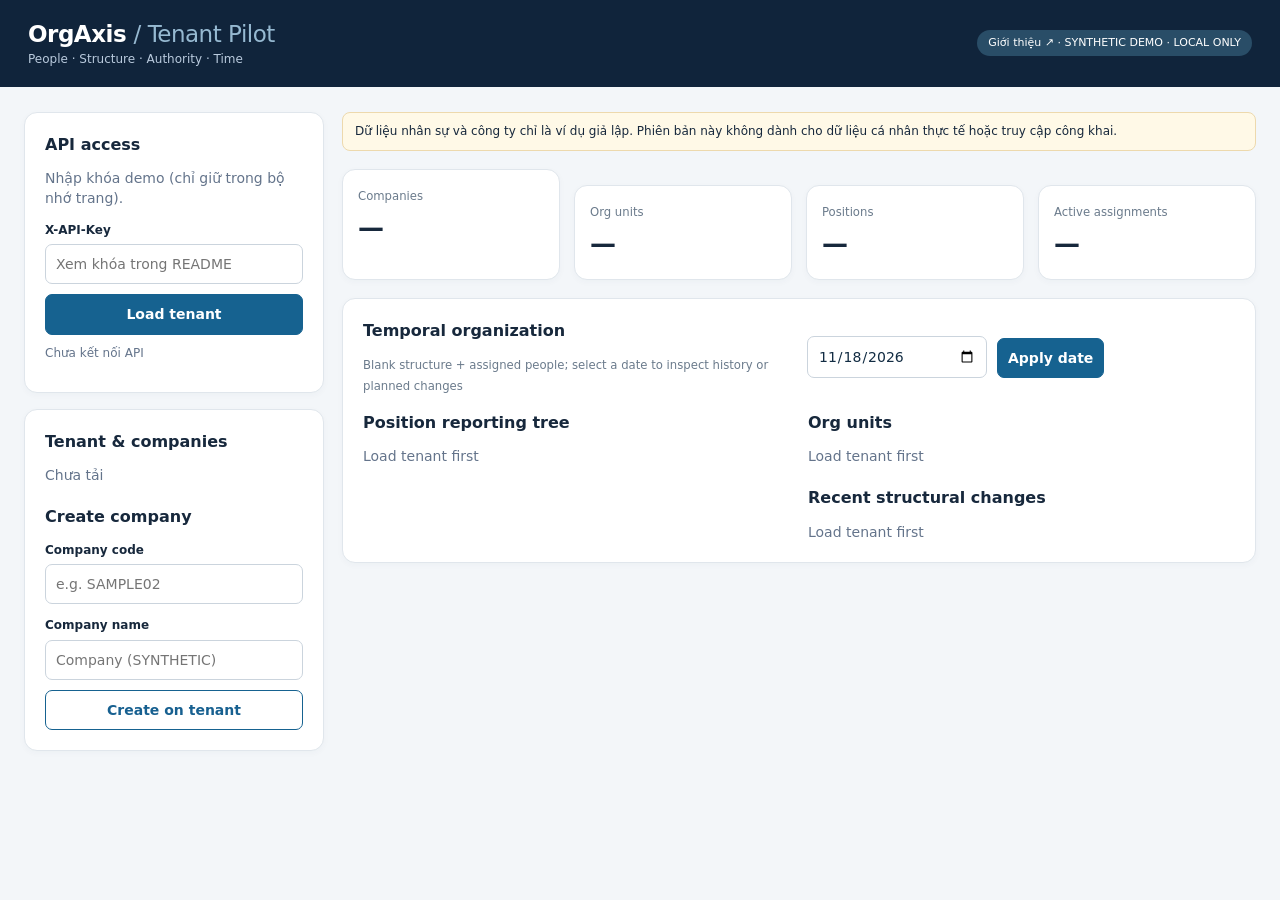
==== go/assets/index.html @ 63f20033 "feat(orgaxis): Go SQLite Windows pilot and HR sales hero" ====
<!doctype html>
<html lang="vi"><head><meta charset="utf-8"><meta name="viewport" content="width=device-width,initial-scale=1"><title>OrgAxis · Tenant Pilot</title>
<style>
:root{font:14px/1.45 system-ui,-apple-system,'Segoe UI',sans-serif;background:#f3f6f9;color:#17283c}*{box-sizing:border-box}body{margin:0}header{background:#10243b;color:#fff;padding:18px 28px;display:flex;align-items:center;justify-content:space-between;gap:20px}h1{font-size:23px;letter-spacing:-.5px;margin:0}h2{font-size:16px;margin:0 0 12px}small{color:#6b7b8c}.subtitle{color:#b9cadd;font-size:12px}.pill{background:#294d67;border-radius:20px;padding:5px 11px;font-size:11px}main{max-width:1380px;margin:25px auto;padding:0 24px;display:grid;grid-template-columns:300px 1fr;gap:18px}.card{background:white;border:1px solid #e0e6ec;border-radius:13px;padding:20px;box-shadow:0 2px 7px #1b395608}.card + .card{margin-top:16px}input,button{font:inherit;border:1px solid #cbd4dd;border-radius:7px;padding:9px 10px;width:100%;background:white;color:#122c43}button{cursor:pointer;background:#166290;color:white;border-color:#166290;font-weight:600}button:hover{background:#104c70}button.secondary{background:white;color:#176090}.row{display:flex;gap:10px;align-items:center}.row>*{flex:1}.muted{color:#64748b}.label{font-size:12px;font-weight:600;display:block;margin:13px 0 5px}.kpis{display:grid;grid-template-columns:repeat(4,minmax(0,1fr));gap:14px;margin-bottom:18px}.kpi strong{font-size:26px;display:block;margin-top:5px}.kpi{padding:15px}.section{display:flex;justify-content:space-between;gap:16px;align-items:center;margin-bottom:16px}.section>div{flex:1}.section input{width:180px}.org{display:grid;grid-template-columns:1fr 1fr;gap:18px}.node{list-style:none;margin:7px 0;padding:7px 10px;background:#f4f8fc;border-left:3px solid #79a1bd;border-radius:3px 7px 7px 3px}.node .name{font-size:12px;font-weight:650}.node small{display:block;font-size:11px}ul.tree{padding-left:17px;margin:5px 0;list-style:none}.tree>li{padding-left:0}.error{color:#a42b2b}.status{font-size:12px;margin:10px 0}.company{background:#f4f8fc;border:1px solid #dfebf2;padding:12px;border-radius:8px;margin:8px 0}.company b{display:block}.meta{font-size:11px;color:#678}.toolbar{display:flex;gap:10px;align-items:end}.toolbar button{width:auto}.notice{background:#fff9e7;border:1px solid #edd9ad;padding:10px 12px;border-radius:8px;font-size:12px;margin-bottom:18px}@media(max-width:1000px){main{grid-template-columns:1fr}.org{grid-template-columns:1fr}}@media(max-width:650px){header{padding:16px;display:block}main{padding:0 12px}.kpis{grid-template-columns:repeat(2,1fr)}.toolbar{display:block}.toolbar input,.toolbar button{width:100%;margin:5px 0}}</style></head>
<body><header><div><h1><a href="/" style="color:inherit;text-decoration:none">OrgAxis</a> <span style="font-weight:400;color:#96b9d1">/ Tenant Pilot</span></h1><div class="subtitle">People · Structure · Authority · Time</div></div><div class="pill"><a href="/" style="color:#fff;text-decoration:none">Giới thiệu ↗</a> · SYNTHETIC DEMO · LOCAL ONLY</div></header>
<main><aside><section class="card"><h2>API access</h2><div class="muted">Nhập khóa demo (chỉ giữ trong bộ nhớ trang).</div><label class="label">X-API-Key</label><input id="key" type="password" autocomplete="off" placeholder="Xem khóa trong README"><button style="margin-top:10px" onclick="refresh()">Load tenant</button><div id="status" class="status muted">Chưa kết nối API</div></section><section class="card"><h2>Tenant & companies</h2><div id="tenant" class="muted">Chưa tải</div><div id="companies"></div><h2 style="margin-top:20px">Create company</h2><label class="label">Company code</label><input id="companyCode" placeholder="e.g. SAMPLE02"><label class="label">Company name</label><input id="companyName" placeholder="Company (SYNTHETIC)"><button class="secondary" style="margin-top:10px" onclick="createCompany()">Create on tenant</button></section></aside>
<div><div class="notice">Dữ liệu nhân sự và công ty chỉ là ví dụ giả lập. Phiên bản này không dành cho dữ liệu cá nhân thực tế hoặc truy cập công khai.</div>
<div class="kpis"><section class="card kpi"><small>Companies</small><strong id="nCompanies">—</strong></section><section class="card kpi"><small>Org units</small><strong id="nUnits">—</strong></section><section class="card kpi"><small>Positions</small><strong id="nPositions">—</strong></section><section class="card kpi"><small>Active assignments</small><strong id="nPeople">—</strong></section></div>
<section class="card"><div class="section"><div><h2>Temporal organization</h2><small>Blank structure + assigned people; select a date to inspect history or planned changes</small></div><div class="toolbar"><input id="asof" type="date" value="2026-11-18" aria-label="As-of date"><button onclick="loadOrg()">Apply date</button></div></div><div class="org"><div><h2>Position reporting tree</h2><div id="tree" class="muted">Load tenant first</div></div><div><h2>Org units</h2><div id="units" class="muted">Load tenant first</div><h2 style="margin-top:20px">Recent structural changes</h2><div id="changes" class="muted">Load tenant first</div></div></div></section></div></main>
<script>
let apiKey='';const byId=id=>document.getElementById(id);
async function req(path,opts={}){const r=await fetch(path,{...opts,headers:{'X-API-Key':apiKey,'Content-Type':'application/json',...(opts.headers||{})}});const data=await r.json();if(!r.ok)throw Error(`${r.status}: ${data.detail||'Request failed'}`);return data;}
function esc(v){return String(v??'').replace(/[&<>"']/g,c=>({'&':'&amp;','<':'&lt;','>':'&gt;','"':'&quot;',"'":'&#39;'}[c]));}
async function refresh(){apiKey=byId('key').value.trim();byId('status').textContent='Connecting…';try{const [t,c]=await Promise.all([req('/v1/tenant'),req('/v1/companies')]);byId('tenant').innerHTML=`<b>${esc(t.name)}</b><small style="display:block">${esc(t.id)} · ${esc(t.isolation)}</small>`;byId('companies').innerHTML=c.items.map(x=>`<div class="company"><b>${esc(x.name)}</b><span class="meta">${esc(x.code)} · ${esc(x.jurisdiction)}</span></div>`).join('');byId('nCompanies').textContent=c.items.length;byId('status').textContent='Connected — demo tenant';byId('status').className='status';await loadOrg();}catch(e){byId('status').textContent=e.message;byId('status').className='status error';}}
async function createCompany(){try{const code=byId('companyCode').value.trim(),name=byId('companyName').value.trim();if(!code||!name)throw Error('Enter company code and name');await req('/v1/companies',{method:'POST',body:JSON.stringify({code,name,jurisdiction:'VN'})});byId('companyCode').value='';byId('companyName').value='';await refresh();}catch(e){byId('status').textContent=e.message;byId('status').className='status error';}}
async function loadOrg(){if(!apiKey)return;const date=byId('asof').value;try{const [b,o,ch]=await Promise.all([req('/v1/org/blank?as_of='+encodeURIComponent(date)),req('/v1/org/occupied?as_of='+encodeURIComponent(date)+'&limit=1000'),req('/v1/org/changes')]);byId('nUnits').textContent=b.unit_count;byId('nPositions').textContent=b.position_count;byId('nPeople').textContent=o.total;const staffByPos={};for(const a of o.assignments){(staffByPos[a.position_code]??=[]).push(a.display_name)}const posById=Object.fromEntries(b.positions.map(p=>[p.id,p]));const children={};for(const p of b.positions){(children[p.supervisor_position_id||'root']??=[]).push(p);}function render(parent,depth=0){if(depth>20)return '<small>Maximum depth</small>';return '<ul class="tree">'+(children[parent]||[]).map(p=>`<li class="node"><span class="name">${esc(p.title)}</span><small>${esc(p.code)} · ${esc((staffByPos[p.code]||[]).length)} holder(s)${(staffByPos[p.code]||[]).length===0?' · VACANT':''}</small>${render(p.id,depth+1)}</li>`).join('')+'</ul>';}byId('tree').innerHTML=render('root');byId('units').innerHTML=b.units.map(u=>`<div class="company"><b>${esc(u.name)}</b><span class="meta">${esc(u.code)} · ${esc(u.unit_type)}</span></div>`).join('');byId('changes').innerHTML=ch.map(c=>`<div class="company"><b>${esc(c.title)}</b><span class="meta">${esc(c.effective_date)} · ${esc(c.status)}</span></div>`).join('');}catch(e){byId('tree').textContent=e.message;}}
</script></body></html>
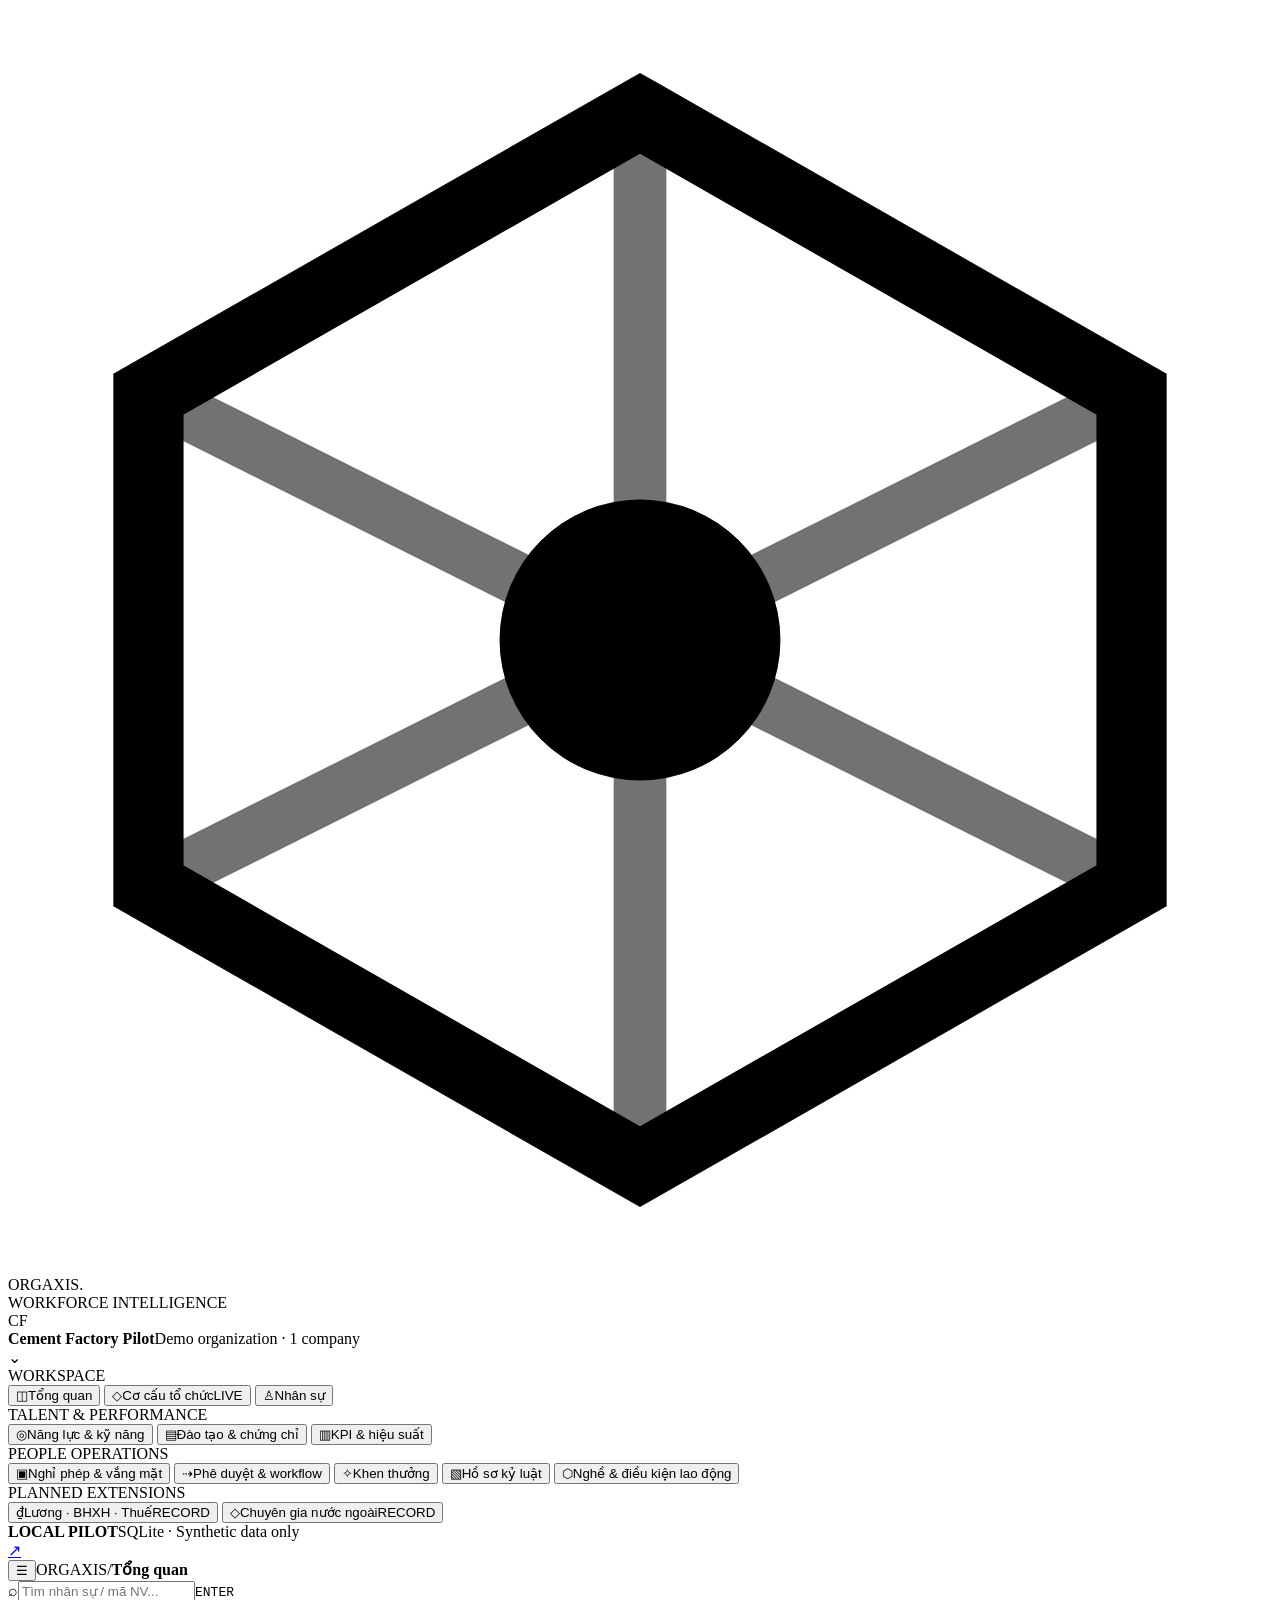
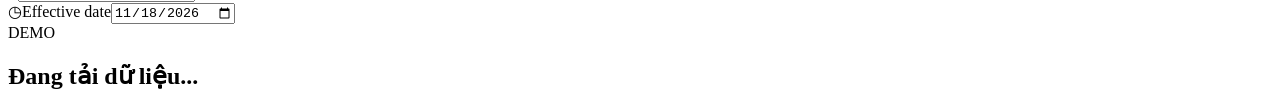
==== commit 986377a2: "Build workforce workspace: temporal org chart, 1k synthetic staff, HR modules, Win10 Go/SQLite" ====
--- a/go/assets/index.html
+++ b/go/assets/index.html
@@ -1,17 +1,44 @@
-<!doctype html>
-<html lang="vi"><head><meta charset="utf-8"><meta name="viewport" content="width=device-width,initial-scale=1"><title>OrgAxis · Tenant Pilot</title>
-<style>
-:root{font:14px/1.45 system-ui,-apple-system,'Segoe UI',sans-serif;background:#f3f6f9;color:#17283c}*{box-sizing:border-box}body{margin:0}header{background:#10243b;color:#fff;padding:18px 28px;display:flex;align-items:center;justify-content:space-between;gap:20px}h1{font-size:23px;letter-spacing:-.5px;margin:0}h2{font-size:16px;margin:0 0 12px}small{color:#6b7b8c}.subtitle{color:#b9cadd;font-size:12px}.pill{background:#294d67;border-radius:20px;padding:5px 11px;font-size:11px}main{max-width:1380px;margin:25px auto;padding:0 24px;display:grid;grid-template-columns:300px 1fr;gap:18px}.card{background:white;border:1px solid #e0e6ec;border-radius:13px;padding:20px;box-shadow:0 2px 7px #1b395608}.card + .card{margin-top:16px}input,button{font:inherit;border:1px solid #cbd4dd;border-radius:7px;padding:9px 10px;width:100%;background:white;color:#122c43}button{cursor:pointer;background:#166290;color:white;border-color:#166290;font-weight:600}button:hover{background:#104c70}button.secondary{background:white;color:#176090}.row{display:flex;gap:10px;align-items:center}.row>*{flex:1}.muted{color:#64748b}.label{font-size:12px;font-weight:600;display:block;margin:13px 0 5px}.kpis{display:grid;grid-template-columns:repeat(4,minmax(0,1fr));gap:14px;margin-bottom:18px}.kpi strong{font-size:26px;display:block;margin-top:5px}.kpi{padding:15px}.section{display:flex;justify-content:space-between;gap:16px;align-items:center;margin-bottom:16px}.section>div{flex:1}.section input{width:180px}.org{display:grid;grid-template-columns:1fr 1fr;gap:18px}.node{list-style:none;margin:7px 0;padding:7px 10px;background:#f4f8fc;border-left:3px solid #79a1bd;border-radius:3px 7px 7px 3px}.node .name{font-size:12px;font-weight:650}.node small{display:block;font-size:11px}ul.tree{padding-left:17px;margin:5px 0;list-style:none}.tree>li{padding-left:0}.error{color:#a42b2b}.status{font-size:12px;margin:10px 0}.company{background:#f4f8fc;border:1px solid #dfebf2;padding:12px;border-radius:8px;margin:8px 0}.company b{display:block}.meta{font-size:11px;color:#678}.toolbar{display:flex;gap:10px;align-items:end}.toolbar button{width:auto}.notice{background:#fff9e7;border:1px solid #edd9ad;padding:10px 12px;border-radius:8px;font-size:12px;margin-bottom:18px}@media(max-width:1000px){main{grid-template-columns:1fr}.org{grid-template-columns:1fr}}@media(max-width:650px){header{padding:16px;display:block}main{padding:0 12px}.kpis{grid-template-columns:repeat(2,1fr)}.toolbar{display:block}.toolbar input,.toolbar button{width:100%;margin:5px 0}}</style></head>
-<body><header><div><h1><a href="/" style="color:inherit;text-decoration:none">OrgAxis</a> <span style="font-weight:400;color:#96b9d1">/ Tenant Pilot</span></h1><div class="subtitle">People · Structure · Authority · Time</div></div><div class="pill"><a href="/" style="color:#fff;text-decoration:none">Giới thiệu ↗</a> · SYNTHETIC DEMO · LOCAL ONLY</div></header>
-<main><aside><section class="card"><h2>API access</h2><div class="muted">Nhập khóa demo (chỉ giữ trong bộ nhớ trang).</div><label class="label">X-API-Key</label><input id="key" type="password" autocomplete="off" placeholder="Xem khóa trong README"><button style="margin-top:10px" onclick="refresh()">Load tenant</button><div id="status" class="status muted">Chưa kết nối API</div></section><section class="card"><h2>Tenant & companies</h2><div id="tenant" class="muted">Chưa tải</div><div id="companies"></div><h2 style="margin-top:20px">Create company</h2><label class="label">Company code</label><input id="companyCode" placeholder="e.g. SAMPLE02"><label class="label">Company name</label><input id="companyName" placeholder="Company (SYNTHETIC)"><button class="secondary" style="margin-top:10px" onclick="createCompany()">Create on tenant</button></section></aside>
-<div><div class="notice">Dữ liệu nhân sự và công ty chỉ là ví dụ giả lập. Phiên bản này không dành cho dữ liệu cá nhân thực tế hoặc truy cập công khai.</div>
-<div class="kpis"><section class="card kpi"><small>Companies</small><strong id="nCompanies">—</strong></section><section class="card kpi"><small>Org units</small><strong id="nUnits">—</strong></section><section class="card kpi"><small>Positions</small><strong id="nPositions">—</strong></section><section class="card kpi"><small>Active assignments</small><strong id="nPeople">—</strong></section></div>
-<section class="card"><div class="section"><div><h2>Temporal organization</h2><small>Blank structure + assigned people; select a date to inspect history or planned changes</small></div><div class="toolbar"><input id="asof" type="date" value="2026-11-18" aria-label="As-of date"><button onclick="loadOrg()">Apply date</button></div></div><div class="org"><div><h2>Position reporting tree</h2><div id="tree" class="muted">Load tenant first</div></div><div><h2>Org units</h2><div id="units" class="muted">Load tenant first</div><h2 style="margin-top:20px">Recent structural changes</h2><div id="changes" class="muted">Load tenant first</div></div></div></section></div></main>
-<script>
-let apiKey='';const byId=id=>document.getElementById(id);
-async function req(path,opts={}){const r=await fetch(path,{...opts,headers:{'X-API-Key':apiKey,'Content-Type':'application/json',...(opts.headers||{})}});const data=await r.json();if(!r.ok)throw Error(`${r.status}: ${data.detail||'Request failed'}`);return data;}
-function esc(v){return String(v??'').replace(/[&<>"']/g,c=>({'&':'&amp;','<':'&lt;','>':'&gt;','"':'&quot;',"'":'&#39;'}[c]));}
-async function refresh(){apiKey=byId('key').value.trim();byId('status').textContent='Connecting…';try{const [t,c]=await Promise.all([req('/v1/tenant'),req('/v1/companies')]);byId('tenant').innerHTML=`<b>${esc(t.name)}</b><small style="display:block">${esc(t.id)} · ${esc(t.isolation)}</small>`;byId('companies').innerHTML=c.items.map(x=>`<div class="company"><b>${esc(x.name)}</b><span class="meta">${esc(x.code)} · ${esc(x.jurisdiction)}</span></div>`).join('');byId('nCompanies').textContent=c.items.length;byId('status').textContent='Connected — demo tenant';byId('status').className='status';await loadOrg();}catch(e){byId('status').textContent=e.message;byId('status').className='status error';}}
-async function createCompany(){try{const code=byId('companyCode').value.trim(),name=byId('companyName').value.trim();if(!code||!name)throw Error('Enter company code and name');await req('/v1/companies',{method:'POST',body:JSON.stringify({code,name,jurisdiction:'VN'})});byId('companyCode').value='';byId('companyName').value='';await refresh();}catch(e){byId('status').textContent=e.message;byId('status').className='status error';}}
-async function loadOrg(){if(!apiKey)return;const date=byId('asof').value;try{const [b,o,ch]=await Promise.all([req('/v1/org/blank?as_of='+encodeURIComponent(date)),req('/v1/org/occupied?as_of='+encodeURIComponent(date)+'&limit=1000'),req('/v1/org/changes')]);byId('nUnits').textContent=b.unit_count;byId('nPositions').textContent=b.position_count;byId('nPeople').textContent=o.total;const staffByPos={};for(const a of o.assignments){(staffByPos[a.position_code]??=[]).push(a.display_name)}const posById=Object.fromEntries(b.positions.map(p=>[p.id,p]));const children={};for(const p of b.positions){(children[p.supervisor_position_id||'root']??=[]).push(p);}function render(parent,depth=0){if(depth>20)return '<small>Maximum depth</small>';return '<ul class="tree">'+(children[parent]||[]).map(p=>`<li class="node"><span class="name">${esc(p.title)}</span><small>${esc(p.code)} · ${esc((staffByPos[p.code]||[]).length)} holder(s)${(staffByPos[p.code]||[]).length===0?' · VACANT':''}</small>${render(p.id,depth+1)}</li>`).join('')+'</ul>';}byId('tree').innerHTML=render('root');byId('units').innerHTML=b.units.map(u=>`<div class="company"><b>${esc(u.name)}</b><span class="meta">${esc(u.code)} · ${esc(u.unit_type)}</span></div>`).join('');byId('changes').innerHTML=ch.map(c=>`<div class="company"><b>${esc(c.title)}</b><span class="meta">${esc(c.effective_date)} · ${esc(c.status)}</span></div>`).join('');}catch(e){byId('tree').textContent=e.message;}}
-</script></body></html>
+<!DOCTYPE html>
+<html lang="vi">
+<head>
+<meta charset="utf-8"><meta name="viewport" content="width=device-width,initial-scale=1">
+<title>OrgAxis Workspace — Workforce Intelligence</title>
+<meta name="color-scheme" content="light">
+<link rel="stylesheet" href="/assets/app.css">
+</head>
+<body>
+<div class="shell">
+  <aside class="sidebar" id="sidebar">
+    <div class="brand"><div class="brand-symbol"><svg viewBox="0 0 36 36" aria-hidden="true"><path d="M18 3 32 11v14L18 33 4 25V11Z" fill="none" stroke="currentColor" stroke-width="2"/><path d="M18 3v30M4 11l28 14M32 11 4 25" stroke="currentColor" stroke-width="1.5" opacity=".55"/><circle cx="18" cy="18" r="4" fill="currentColor"/></svg></div><div><div class="brand-name">ORGAXIS<span class="brand-dot">.</span></div><div class="brand-sub">WORKFORCE INTELLIGENCE</div></div></div>
+    <div class="tenant-switch"><div class="tenant-icon">CF</div><div class="tenant-label"><b>Cement Factory Pilot</b><span>Demo organization · 1 company</span></div><span class="down-chevron">⌄</span></div>
+    <nav id="nav" aria-label="Primary navigation">
+      <div class="nav-group">WORKSPACE</div>
+      <button class="nav-link active" data-view="dashboard"><span class="nav-ico">◫</span><span>Tổng quan</span></button>
+      <button class="nav-link" data-view="organization"><span class="nav-ico">◇</span><span>Cơ cấu tổ chức</span><span class="nav-extra">LIVE</span></button>
+      <button class="nav-link" data-view="people"><span class="nav-ico">♙</span><span>Nhân sự</span></button>
+      <div class="nav-group">TALENT & PERFORMANCE</div>
+      <button class="nav-link" data-view="skills"><span class="nav-ico">◎</span><span>Năng lực & kỹ năng</span></button>
+      <button class="nav-link" data-view="training"><span class="nav-ico">▤</span><span>Đào tạo & chứng chỉ</span></button>
+      <button class="nav-link" data-view="performance"><span class="nav-ico">▥</span><span>KPI & hiệu suất</span></button>
+      <div class="nav-group">PEOPLE OPERATIONS</div>
+      <button class="nav-link" data-view="absences"><span class="nav-ico">▣</span><span>Nghỉ phép & vắng mặt</span></button>
+      <button class="nav-link" data-view="workflow"><span class="nav-ico">⇢</span><span>Phê duyệt & workflow</span></button>
+      <button class="nav-link" data-view="recognition"><span class="nav-ico">✧</span><span>Khen thưởng</span></button>
+      <button class="nav-link" data-view="discipline"><span class="nav-ico">▧</span><span>Hồ sơ kỷ luật</span></button>
+      <button class="nav-link" data-view="occupational"><span class="nav-ico">⬡</span><span>Nghề & điều kiện lao động</span></button>
+      <div class="nav-group">PLANNED EXTENSIONS</div>
+      <button class="nav-link" data-view="payroll"><span class="nav-ico">₫</span><span>Lương · BHXH · Thuế</span><span class="nav-extra">RECORD</span></button>
+      <button class="nav-link" data-view="immigration"><span class="nav-ico">◇</span><span>Chuyên gia nước ngoài</span><span class="nav-extra">RECORD</span></button>
+    </nav>
+    <div class="sidebar-bottom"><div class="local-dot"></div><div><b>LOCAL PILOT</b><span>SQLite · Synthetic data only</span></div><a href="/docs" title="API documentation">↗</a></div>
+  </aside>
+  <div class="workspace">
+    <header class="topbar"><div class="top-left"><button class="menu-toggle" id="menuToggle" aria-label="Toggle sidebar">☰</button><span class="breadcrumb">ORGAXIS</span><span class="bread-sep">/</span><strong id="topTitle">Tổng quan</strong></div><div class="top-right"><div class="global-search"><span>⌕</span><input id="globalSearch" placeholder="Tìm nhân sự / mã NV..." aria-label="Global search"><kbd>ENTER</kbd></div><div class="date-control"><span class="date-icon">◷</span><label for="asof" class="sr-only">Effective date</label><input type="date" id="asof" value="2026-11-18"></div><span class="demo-chip">DEMO</span></div></header>
+    <main id="content"><div class="loading-shell"><span class="loading-ring"></span><h2>Đang tải dữ liệu...</h2></div></main>
+  </div>
+</div>
+<div id="drawerBackdrop" class="drawer-backdrop" hidden></div><aside id="drawer" class="drawer" aria-label="Personnel details" hidden><div id="drawerContent"></div></aside>
+<div id="modalBackdrop" class="modal-backdrop" hidden></div><div id="modal" class="modal" role="dialog" aria-modal="true" hidden></div>
+<div id="toast" class="toast" role="status" hidden></div>
+<script defer src="/assets/app.js"></script>
+</body></html>
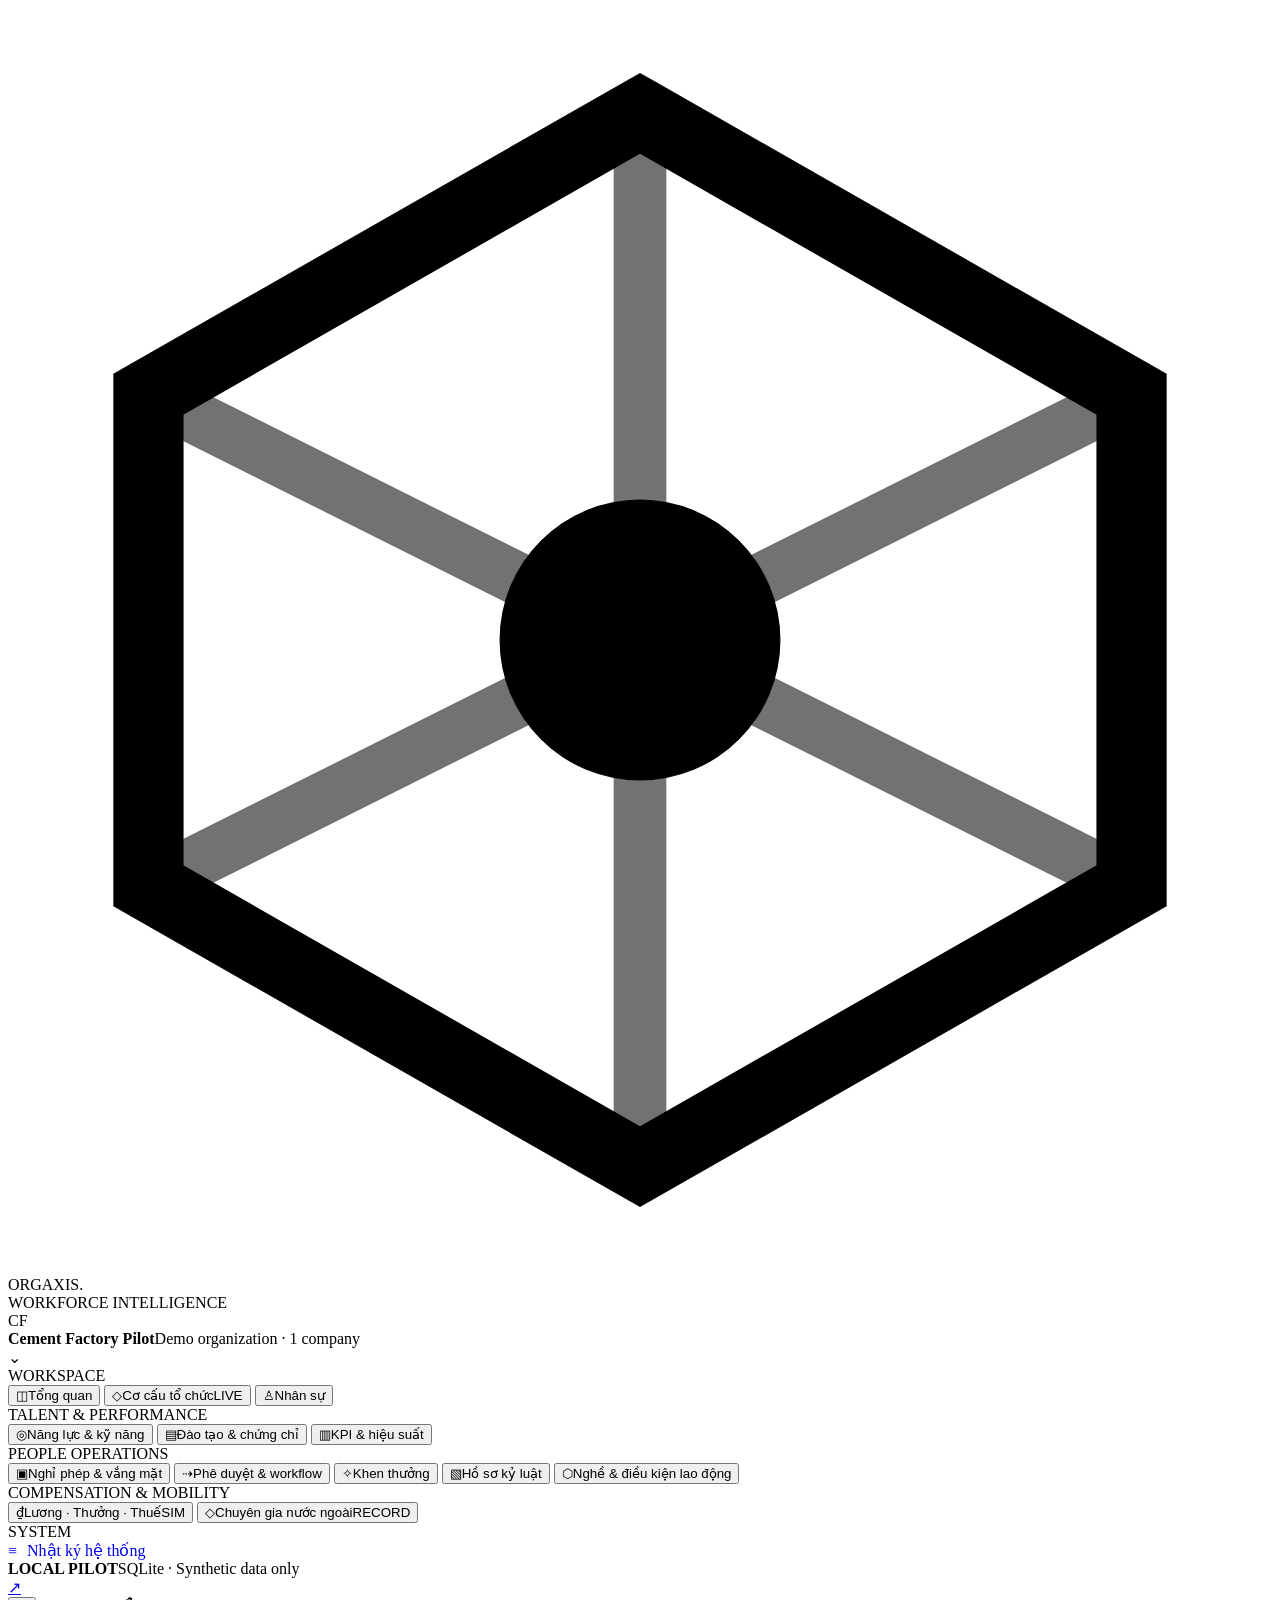
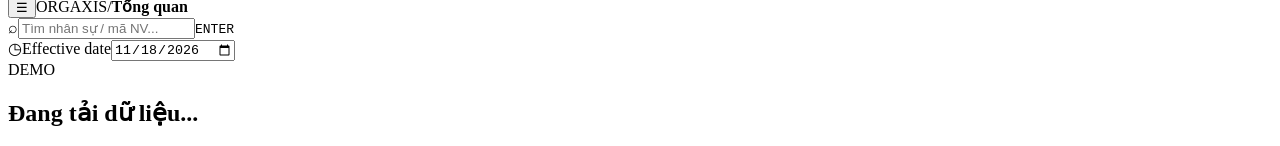
==== commit 1cef36cc: "OrgAxis v0.5: tray startup, single instance, diagnostics, Windows Service, read-only TLS LAN, synthe" ====
--- a/go/assets/index.html
+++ b/go/assets/index.html
@@ -5,6 +5,7 @@
 <title>OrgAxis Workspace — Workforce Intelligence</title>
 <meta name="color-scheme" content="light">
 <link rel="stylesheet" href="/assets/app.css">
+<link rel="stylesheet" href="/assets/revamp.css">
 </head>
 <body>
 <div class="shell">
@@ -26,9 +27,11 @@
       <button class="nav-link" data-view="recognition"><span class="nav-ico">✧</span><span>Khen thưởng</span></button>
       <button class="nav-link" data-view="discipline"><span class="nav-ico">▧</span><span>Hồ sơ kỷ luật</span></button>
       <button class="nav-link" data-view="occupational"><span class="nav-ico">⬡</span><span>Nghề & điều kiện lao động</span></button>
-      <div class="nav-group">PLANNED EXTENSIONS</div>
-      <button class="nav-link" data-view="payroll"><span class="nav-ico">₫</span><span>Lương · BHXH · Thuế</span><span class="nav-extra">RECORD</span></button>
+      <div class="nav-group">COMPENSATION & MOBILITY</div>
+      <button class="nav-link" data-view="payroll"><span class="nav-ico">₫</span><span>Lương · Thưởng · Thuế</span><span class="nav-extra">SIM</span></button>
       <button class="nav-link" data-view="immigration"><span class="nav-ico">◇</span><span>Chuyên gia nước ngoài</span><span class="nav-extra">RECORD</span></button>
+      <div class="nav-group">SYSTEM</div>
+      <a class="nav-link" href="/logs" style="text-decoration:none;display:flex;align-items:center;gap:10px"><span class="nav-ico">≡</span><span>Nhật ký hệ thống</span></a>
     </nav>
     <div class="sidebar-bottom"><div class="local-dot"></div><div><b>LOCAL PILOT</b><span>SQLite · Synthetic data only</span></div><a href="/docs" title="API documentation">↗</a></div>
   </aside>
@@ -41,4 +44,5 @@
 <div id="modalBackdrop" class="modal-backdrop" hidden></div><div id="modal" class="modal" role="dialog" aria-modal="true" hidden></div>
 <div id="toast" class="toast" role="status" hidden></div>
 <script defer src="/assets/app.js"></script>
+<script defer src="/assets/revamp.js"></script>
 </body></html>
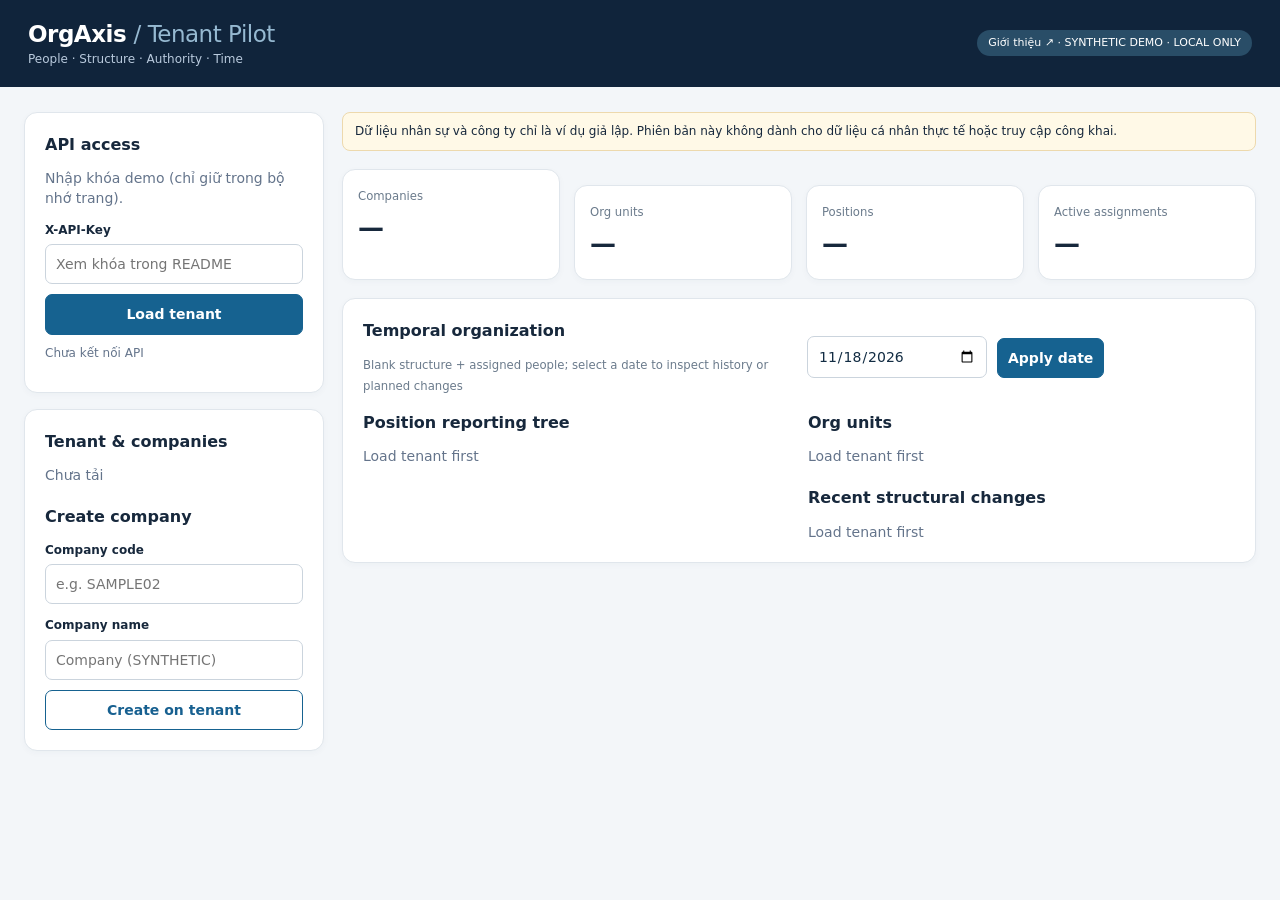
==== commit f0f0c7c9: "Merge pull request #3 from plantops/feature/go-win10-hero Go/SQLite Windows 10 pilot + HR Manager he" ====
--- a/go/assets/index.html
+++ b/go/assets/index.html
@@ -1,48 +1,21 @@
-<!DOCTYPE html>
-<html lang="vi">
-<head>
-<meta charset="utf-8"><meta name="viewport" content="width=device-width,initial-scale=1">
-<title>OrgAxis Workspace — Workforce Intelligence</title>
-<meta name="color-scheme" content="light">
-<link rel="stylesheet" href="/assets/app.css">
-<link rel="stylesheet" href="/assets/revamp.css">
-</head>
-<body>
-<div class="shell">
-  <aside class="sidebar" id="sidebar">
-    <div class="brand"><div class="brand-symbol"><svg viewBox="0 0 36 36" aria-hidden="true"><path d="M18 3 32 11v14L18 33 4 25V11Z" fill="none" stroke="currentColor" stroke-width="2"/><path d="M18 3v30M4 11l28 14M32 11 4 25" stroke="currentColor" stroke-width="1.5" opacity=".55"/><circle cx="18" cy="18" r="4" fill="currentColor"/></svg></div><div><div class="brand-name">ORGAXIS<span class="brand-dot">.</span></div><div class="brand-sub">WORKFORCE INTELLIGENCE</div></div></div>
-    <div class="tenant-switch"><div class="tenant-icon">CF</div><div class="tenant-label"><b>Cement Factory Pilot</b><span>Demo organization · 1 company</span></div><span class="down-chevron">⌄</span></div>
-    <nav id="nav" aria-label="Primary navigation">
-      <div class="nav-group">WORKSPACE</div>
-      <button class="nav-link active" data-view="dashboard"><span class="nav-ico">◫</span><span>Tổng quan</span></button>
-      <button class="nav-link" data-view="organization"><span class="nav-ico">◇</span><span>Cơ cấu tổ chức</span><span class="nav-extra">LIVE</span></button>
-      <button class="nav-link" data-view="people"><span class="nav-ico">♙</span><span>Nhân sự</span></button>
-      <div class="nav-group">TALENT & PERFORMANCE</div>
-      <button class="nav-link" data-view="skills"><span class="nav-ico">◎</span><span>Năng lực & kỹ năng</span></button>
-      <button class="nav-link" data-view="training"><span class="nav-ico">▤</span><span>Đào tạo & chứng chỉ</span></button>
-      <button class="nav-link" data-view="performance"><span class="nav-ico">▥</span><span>KPI & hiệu suất</span></button>
-      <div class="nav-group">PEOPLE OPERATIONS</div>
-      <button class="nav-link" data-view="absences"><span class="nav-ico">▣</span><span>Nghỉ phép & vắng mặt</span></button>
-      <button class="nav-link" data-view="workflow"><span class="nav-ico">⇢</span><span>Phê duyệt & workflow</span></button>
-      <button class="nav-link" data-view="recognition"><span class="nav-ico">✧</span><span>Khen thưởng</span></button>
-      <button class="nav-link" data-view="discipline"><span class="nav-ico">▧</span><span>Hồ sơ kỷ luật</span></button>
-      <button class="nav-link" data-view="occupational"><span class="nav-ico">⬡</span><span>Nghề & điều kiện lao động</span></button>
-      <div class="nav-group">COMPENSATION & MOBILITY</div>
-      <button class="nav-link" data-view="payroll"><span class="nav-ico">₫</span><span>Lương · Thưởng · Thuế</span><span class="nav-extra">SIM</span></button>
-      <button class="nav-link" data-view="immigration"><span class="nav-ico">◇</span><span>Chuyên gia nước ngoài</span><span class="nav-extra">RECORD</span></button>
-      <div class="nav-group">SYSTEM</div>
-      <a class="nav-link" href="/logs" style="text-decoration:none;display:flex;align-items:center;gap:10px"><span class="nav-ico">≡</span><span>Nhật ký hệ thống</span></a>
-    </nav>
-    <div class="sidebar-bottom"><div class="local-dot"></div><div><b>LOCAL PILOT</b><span>SQLite · Synthetic data only</span></div><a href="/docs" title="API documentation">↗</a></div>
-  </aside>
-  <div class="workspace">
-    <header class="topbar"><div class="top-left"><button class="menu-toggle" id="menuToggle" aria-label="Toggle sidebar">☰</button><span class="breadcrumb">ORGAXIS</span><span class="bread-sep">/</span><strong id="topTitle">Tổng quan</strong></div><div class="top-right"><div class="global-search"><span>⌕</span><input id="globalSearch" placeholder="Tìm nhân sự / mã NV..." aria-label="Global search"><kbd>ENTER</kbd></div><div class="date-control"><span class="date-icon">◷</span><label for="asof" class="sr-only">Effective date</label><input type="date" id="asof" value="2026-11-18"></div><span class="demo-chip">DEMO</span></div></header>
-    <main id="content"><div class="loading-shell"><span class="loading-ring"></span><h2>Đang tải dữ liệu...</h2></div></main>
-  </div>
-</div>
-<div id="drawerBackdrop" class="drawer-backdrop" hidden></div><aside id="drawer" class="drawer" aria-label="Personnel details" hidden><div id="drawerContent"></div></aside>
-<div id="modalBackdrop" class="modal-backdrop" hidden></div><div id="modal" class="modal" role="dialog" aria-modal="true" hidden></div>
-<div id="toast" class="toast" role="status" hidden></div>
-<script defer src="/assets/app.js"></script>
-<script defer src="/assets/revamp.js"></script>
-</body></html>
+<!doctype html>
+<html lang="vi"><head><meta charset="utf-8"><meta name="viewport" content="width=device-width,initial-scale=1"><title>OrgAxis · Tenant Pilot</title>
+<style>
+:root{font:14px/1.45 system-ui,-apple-system,'Segoe UI',sans-serif;background:#f3f6f9;color:#17283c}*{box-sizing:border-box}body{margin:0}header{background:#10243b;color:#fff;padding:18px 28px;display:flex;align-items:center;justify-content:space-between;gap:20px}h1{font-size:23px;letter-spacing:-.5px;margin:0}h2{font-size:16px;margin:0 0 12px}small{color:#6b7b8c}.subtitle{color:#b9cadd;font-size:12px}.pill{background:#294d67;border-radius:20px;padding:5px 11px;font-size:11px}main{max-width:1380px;margin:25px auto;padding:0 24px;display:grid;grid-template-columns:300px 1fr;gap:18px}.card{background:white;border:1px solid #e0e6ec;border-radius:13px;padding:20px;box-shadow:0 2px 7px #1b395608}.card + .card{margin-top:16px}input,button{font:inherit;border:1px solid #cbd4dd;border-radius:7px;padding:9px 10px;width:100%;background:white;color:#122c43}button{cursor:pointer;background:#166290;color:white;border-color:#166290;font-weight:600}button:hover{background:#104c70}button.secondary{background:white;color:#176090}.row{display:flex;gap:10px;align-items:center}.row>*{flex:1}.muted{color:#64748b}.label{font-size:12px;font-weight:600;display:block;margin:13px 0 5px}.kpis{display:grid;grid-template-columns:repeat(4,minmax(0,1fr));gap:14px;margin-bottom:18px}.kpi strong{font-size:26px;display:block;margin-top:5px}.kpi{padding:15px}.section{display:flex;justify-content:space-between;gap:16px;align-items:center;margin-bottom:16px}.section>div{flex:1}.section input{width:180px}.org{display:grid;grid-template-columns:1fr 1fr;gap:18px}.node{list-style:none;margin:7px 0;padding:7px 10px;background:#f4f8fc;border-left:3px solid #79a1bd;border-radius:3px 7px 7px 3px}.node .name{font-size:12px;font-weight:650}.node small{display:block;font-size:11px}ul.tree{padding-left:17px;margin:5px 0;list-style:none}.tree>li{padding-left:0}.error{color:#a42b2b}.status{font-size:12px;margin:10px 0}.company{background:#f4f8fc;border:1px solid #dfebf2;padding:12px;border-radius:8px;margin:8px 0}.company b{display:block}.meta{font-size:11px;color:#678}.toolbar{display:flex;gap:10px;align-items:end}.toolbar button{width:auto}.notice{background:#fff9e7;border:1px solid #edd9ad;padding:10px 12px;border-radius:8px;font-size:12px;margin-bottom:18px}@media(max-width:1000px){main{grid-template-columns:1fr}.org{grid-template-columns:1fr}}@media(max-width:650px){header{padding:16px;display:block}main{padding:0 12px}.kpis{grid-template-columns:repeat(2,1fr)}.toolbar{display:block}.toolbar input,.toolbar button{width:100%;margin:5px 0}}</style></head>
+<body><header><div><h1><a href="/" style="color:inherit;text-decoration:none">OrgAxis</a> <span style="font-weight:400;color:#96b9d1">/ Tenant Pilot</span></h1><div class="subtitle">People · Structure · Authority · Time</div></div><div class="pill"><a href="/" style="color:#fff;text-decoration:none">Giới thiệu ↗</a> · SYNTHETIC DEMO · LOCAL ONLY</div></header>
+<main><aside><section class="card"><h2>API access</h2><div class="muted">Nhập khóa demo (chỉ giữ trong bộ nhớ trang).</div><label class="label">X-API-Key</label><input id="key" type="password" autocomplete="off" placeholder="Xem khóa trong README"><button style="margin-top:10px" onclick="refresh()">Load tenant</button><div id="status" class="status muted">Chưa kết nối API</div></section><section class="card"><h2>Tenant & companies</h2><div id="tenant" class="muted">Chưa tải</div><div id="companies"></div><h2 style="margin-top:20px">Create company</h2><label class="label">Company code</label><input id="companyCode" placeholder="e.g. SAMPLE02"><label class="label">Company name</label><input id="companyName" placeholder="Company (SYNTHETIC)"><button class="secondary" style="margin-top:10px" onclick="createCompany()">Create on tenant</button></section></aside>
+<div><div class="notice">Dữ liệu nhân sự và công ty chỉ là ví dụ giả lập. Phiên bản này không dành cho dữ liệu cá nhân thực tế hoặc truy cập công khai.</div>
+<div class="kpis"><section class="card kpi"><small>Companies</small><strong id="nCompanies">—</strong></section><section class="card kpi"><small>Org units</small><strong id="nUnits">—</strong></section><section class="card kpi"><small>Positions</small><strong id="nPositions">—</strong></section><section class="card kpi"><small>Active assignments</small><strong id="nPeople">—</strong></section></div>
+<section class="card"><div class="section"><div><h2>Temporal organization</h2><small>Blank structure + assigned people; select a date to inspect history or planned changes</small></div><div class="toolbar"><input id="asof" type="date" value="2026-11-18" aria-label="As-of date"><button onclick="loadOrg()">Apply date</button></div></div><div class="org"><div><h2>Position reporting tree</h2><div id="tree" class="muted">Load tenant first</div></div><div><h2>Org units</h2><div id="units" class="muted">Load tenant first</div><h2 style="margin-top:20px">Recent structural changes</h2><div id="changes" class="muted">Load tenant first</div></div></div></section></div></main>
+<script>
+let apiKey='';const byId=id=>document.getElementById(id);
+async function req(path,opts={}){const r=await fetch(path,{...opts,headers:{'X-API-Key':apiKey,'Content-Type':'application/json',...(opts.headers||{})}});const data=await r.json();if(!r.ok)throw Error(`${r.status}: ${data.detail||'Request failed'}`);return data;}
+function esc(v){return String(v??'').replace(/[&<>"']/g,c=>({'&':'&amp;','<':'&lt;','>':'&gt;','"':'&quot;',"'":'&#39;'}[c]));}
+async function refresh(){apiKey=byId('key').value.trim();byId('status').textContent='Connecting…';try{const [t,c]=await Promise.all([req('/v1/tenant'),req('/v1/companies')]);byId('tenant').innerHTML=`<b>${esc(t.name)}</b><small style="display:block">${esc(t.id)} · ${esc(t.isolation)}</small>`;byId('companies').innerHTML=c.items.map(x=>`<div class="company"><b>${esc(x.name)}</b><span class="meta">${esc(x.code)} · ${esc(x.jurisdiction)}</span></div>`).join('');byId('nCompanies').textContent=c.items.length;byId('status').textContent='Connected — demo tenant';byId('status').className='status';await loadOrg();}catch(e){byId('status').textContent=e.message;byId('status').className='status error';}}
+async function createCompany(){try{const code=byId('companyCode').value.trim(),name=byId('companyName').value.trim();if(!code||!name)throw Error('Enter company code and name');await req('/v1/companies',{method:'POST',body:JSON.stringify({code,name,jurisdiction:'VN'})});byId('companyCode').value='';byId('companyName').value='';await refresh();}catch(e){byId('status').textContent=e.message;byId('status').className='status error';}}
+async function loadOrg(){if(!apiKey)return;const date=byId('asof').value;try{const [b,o,ch]=await Promise.all([req('/v1/org/blank?as_of='+encodeURIComponent(date)),req('/v1/org/occupied?as_of='+encodeURIComponent(date)+'&limit=1000'),req('/v1/org/changes')]);byId('nUnits').textContent=b.unit_count;byId('nPositions').textContent=b.position_count;byId('nPeople').textContent=o.total;const staffByPos={};for(const a of o.assignments){(staffByPos[a.position_code]??=[]).push(a.display_name)}const posById=Object.fromEntries(b.positions.map(p=>[p.id,p]));const children={};for(const p of b.positions){(children[p.supervisor_position_id||'root']??=[]).push(p);}function render(parent,depth=0){if(depth>20)return '<small>Maximum depth</small>';return '<ul class="tree">'+(children[parent]||[]).map(p=>`<li class="node"><span class="name">${esc(p.title)}</span><small>${esc(p.code)} · ${esc((staffByPos[p.code]||[]).length)} holder(s)${(staffByPos[p.code]||[]).length===0?' · VACANT':''}</small>${render(p.id,depth+1)}</li>`).join('')+'</ul>';}byId('tree').innerHTML=render('root');byId('units').innerHTML=b.units.map(u=>`<div class="company"><b>${esc(u.name)}</b><span class="meta">${esc(u.code)} · ${esc(u.unit_type)}</span></div>`).join('');byId('changes').innerHTML=ch.map(c=>`<div class="company"><b>${esc(c.title)}</b><span class="meta">${esc(c.effective_date)} · ${esc(c.status)}</span></div>`).join('');}catch(e){byId('tree').textContent=e.message;}}
+if (new URLSearchParams(window.location.search).get('demo') === '1') {
+  byId('key').value = 'demo-local-key';
+  refresh();
+}
+</script></body></html>
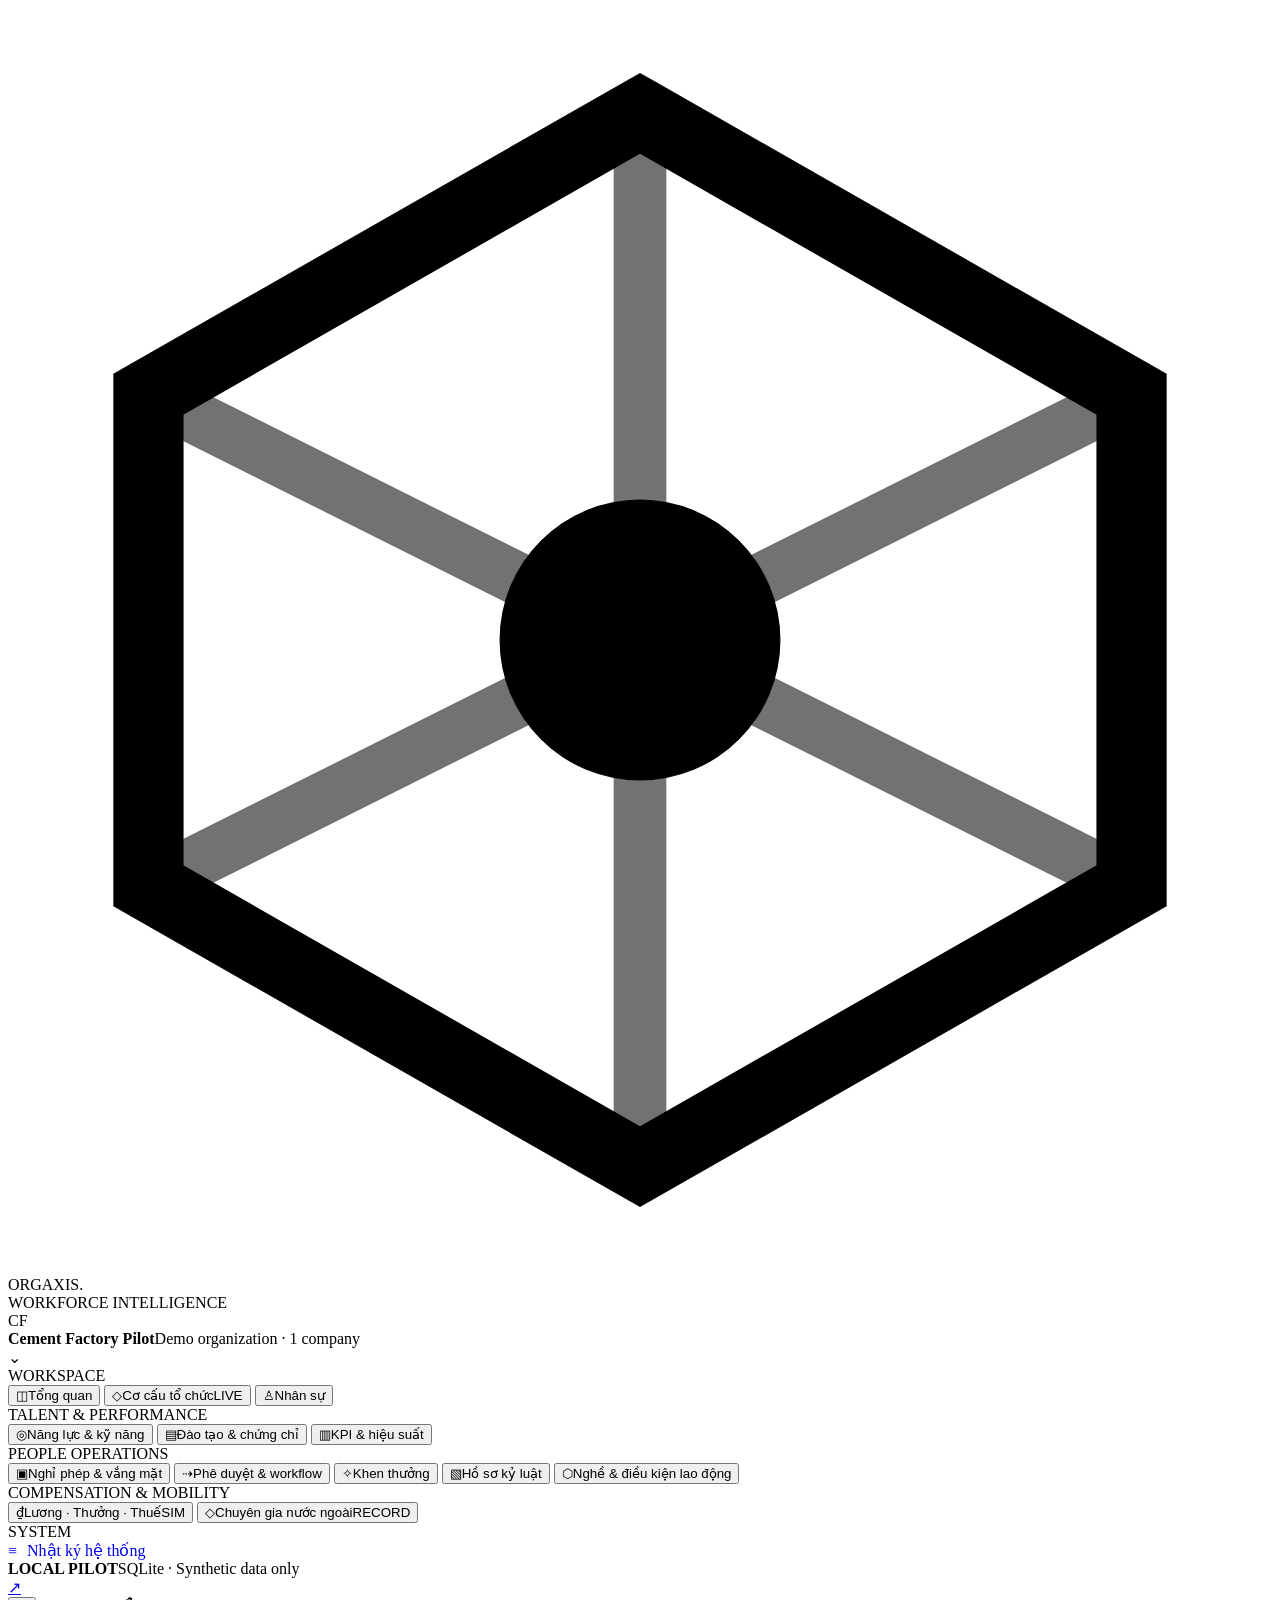
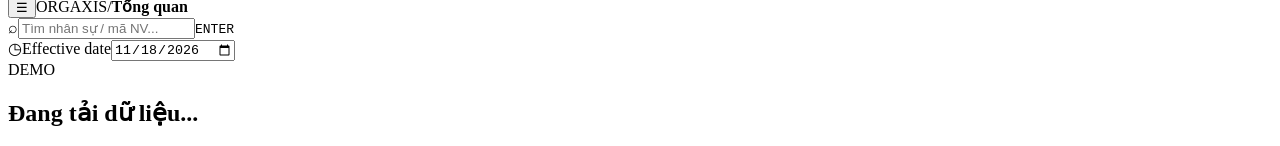
==== commit 036f8d57: "Merge 7476d34bac7ee4503328c4b75a201570ecdd4ac1 into 986377a2377b794db656b5fb5f360f0ce679aed6" ====
--- a/go/assets/index.html
+++ b/go/assets/index.html
@@ -1,21 +1,48 @@
-<!doctype html>
-<html lang="vi"><head><meta charset="utf-8"><meta name="viewport" content="width=device-width,initial-scale=1"><title>OrgAxis · Tenant Pilot</title>
-<style>
-:root{font:14px/1.45 system-ui,-apple-system,'Segoe UI',sans-serif;background:#f3f6f9;color:#17283c}*{box-sizing:border-box}body{margin:0}header{background:#10243b;color:#fff;padding:18px 28px;display:flex;align-items:center;justify-content:space-between;gap:20px}h1{font-size:23px;letter-spacing:-.5px;margin:0}h2{font-size:16px;margin:0 0 12px}small{color:#6b7b8c}.subtitle{color:#b9cadd;font-size:12px}.pill{background:#294d67;border-radius:20px;padding:5px 11px;font-size:11px}main{max-width:1380px;margin:25px auto;padding:0 24px;display:grid;grid-template-columns:300px 1fr;gap:18px}.card{background:white;border:1px solid #e0e6ec;border-radius:13px;padding:20px;box-shadow:0 2px 7px #1b395608}.card + .card{margin-top:16px}input,button{font:inherit;border:1px solid #cbd4dd;border-radius:7px;padding:9px 10px;width:100%;background:white;color:#122c43}button{cursor:pointer;background:#166290;color:white;border-color:#166290;font-weight:600}button:hover{background:#104c70}button.secondary{background:white;color:#176090}.row{display:flex;gap:10px;align-items:center}.row>*{flex:1}.muted{color:#64748b}.label{font-size:12px;font-weight:600;display:block;margin:13px 0 5px}.kpis{display:grid;grid-template-columns:repeat(4,minmax(0,1fr));gap:14px;margin-bottom:18px}.kpi strong{font-size:26px;display:block;margin-top:5px}.kpi{padding:15px}.section{display:flex;justify-content:space-between;gap:16px;align-items:center;margin-bottom:16px}.section>div{flex:1}.section input{width:180px}.org{display:grid;grid-template-columns:1fr 1fr;gap:18px}.node{list-style:none;margin:7px 0;padding:7px 10px;background:#f4f8fc;border-left:3px solid #79a1bd;border-radius:3px 7px 7px 3px}.node .name{font-size:12px;font-weight:650}.node small{display:block;font-size:11px}ul.tree{padding-left:17px;margin:5px 0;list-style:none}.tree>li{padding-left:0}.error{color:#a42b2b}.status{font-size:12px;margin:10px 0}.company{background:#f4f8fc;border:1px solid #dfebf2;padding:12px;border-radius:8px;margin:8px 0}.company b{display:block}.meta{font-size:11px;color:#678}.toolbar{display:flex;gap:10px;align-items:end}.toolbar button{width:auto}.notice{background:#fff9e7;border:1px solid #edd9ad;padding:10px 12px;border-radius:8px;font-size:12px;margin-bottom:18px}@media(max-width:1000px){main{grid-template-columns:1fr}.org{grid-template-columns:1fr}}@media(max-width:650px){header{padding:16px;display:block}main{padding:0 12px}.kpis{grid-template-columns:repeat(2,1fr)}.toolbar{display:block}.toolbar input,.toolbar button{width:100%;margin:5px 0}}</style></head>
-<body><header><div><h1><a href="/" style="color:inherit;text-decoration:none">OrgAxis</a> <span style="font-weight:400;color:#96b9d1">/ Tenant Pilot</span></h1><div class="subtitle">People · Structure · Authority · Time</div></div><div class="pill"><a href="/" style="color:#fff;text-decoration:none">Giới thiệu ↗</a> · SYNTHETIC DEMO · LOCAL ONLY</div></header>
-<main><aside><section class="card"><h2>API access</h2><div class="muted">Nhập khóa demo (chỉ giữ trong bộ nhớ trang).</div><label class="label">X-API-Key</label><input id="key" type="password" autocomplete="off" placeholder="Xem khóa trong README"><button style="margin-top:10px" onclick="refresh()">Load tenant</button><div id="status" class="status muted">Chưa kết nối API</div></section><section class="card"><h2>Tenant & companies</h2><div id="tenant" class="muted">Chưa tải</div><div id="companies"></div><h2 style="margin-top:20px">Create company</h2><label class="label">Company code</label><input id="companyCode" placeholder="e.g. SAMPLE02"><label class="label">Company name</label><input id="companyName" placeholder="Company (SYNTHETIC)"><button class="secondary" style="margin-top:10px" onclick="createCompany()">Create on tenant</button></section></aside>
-<div><div class="notice">Dữ liệu nhân sự và công ty chỉ là ví dụ giả lập. Phiên bản này không dành cho dữ liệu cá nhân thực tế hoặc truy cập công khai.</div>
-<div class="kpis"><section class="card kpi"><small>Companies</small><strong id="nCompanies">—</strong></section><section class="card kpi"><small>Org units</small><strong id="nUnits">—</strong></section><section class="card kpi"><small>Positions</small><strong id="nPositions">—</strong></section><section class="card kpi"><small>Active assignments</small><strong id="nPeople">—</strong></section></div>
-<section class="card"><div class="section"><div><h2>Temporal organization</h2><small>Blank structure + assigned people; select a date to inspect history or planned changes</small></div><div class="toolbar"><input id="asof" type="date" value="2026-11-18" aria-label="As-of date"><button onclick="loadOrg()">Apply date</button></div></div><div class="org"><div><h2>Position reporting tree</h2><div id="tree" class="muted">Load tenant first</div></div><div><h2>Org units</h2><div id="units" class="muted">Load tenant first</div><h2 style="margin-top:20px">Recent structural changes</h2><div id="changes" class="muted">Load tenant first</div></div></div></section></div></main>
-<script>
-let apiKey='';const byId=id=>document.getElementById(id);
-async function req(path,opts={}){const r=await fetch(path,{...opts,headers:{'X-API-Key':apiKey,'Content-Type':'application/json',...(opts.headers||{})}});const data=await r.json();if(!r.ok)throw Error(`${r.status}: ${data.detail||'Request failed'}`);return data;}
-function esc(v){return String(v??'').replace(/[&<>"']/g,c=>({'&':'&amp;','<':'&lt;','>':'&gt;','"':'&quot;',"'":'&#39;'}[c]));}
-async function refresh(){apiKey=byId('key').value.trim();byId('status').textContent='Connecting…';try{const [t,c]=await Promise.all([req('/v1/tenant'),req('/v1/companies')]);byId('tenant').innerHTML=`<b>${esc(t.name)}</b><small style="display:block">${esc(t.id)} · ${esc(t.isolation)}</small>`;byId('companies').innerHTML=c.items.map(x=>`<div class="company"><b>${esc(x.name)}</b><span class="meta">${esc(x.code)} · ${esc(x.jurisdiction)}</span></div>`).join('');byId('nCompanies').textContent=c.items.length;byId('status').textContent='Connected — demo tenant';byId('status').className='status';await loadOrg();}catch(e){byId('status').textContent=e.message;byId('status').className='status error';}}
-async function createCompany(){try{const code=byId('companyCode').value.trim(),name=byId('companyName').value.trim();if(!code||!name)throw Error('Enter company code and name');await req('/v1/companies',{method:'POST',body:JSON.stringify({code,name,jurisdiction:'VN'})});byId('companyCode').value='';byId('companyName').value='';await refresh();}catch(e){byId('status').textContent=e.message;byId('status').className='status error';}}
-async function loadOrg(){if(!apiKey)return;const date=byId('asof').value;try{const [b,o,ch]=await Promise.all([req('/v1/org/blank?as_of='+encodeURIComponent(date)),req('/v1/org/occupied?as_of='+encodeURIComponent(date)+'&limit=1000'),req('/v1/org/changes')]);byId('nUnits').textContent=b.unit_count;byId('nPositions').textContent=b.position_count;byId('nPeople').textContent=o.total;const staffByPos={};for(const a of o.assignments){(staffByPos[a.position_code]??=[]).push(a.display_name)}const posById=Object.fromEntries(b.positions.map(p=>[p.id,p]));const children={};for(const p of b.positions){(children[p.supervisor_position_id||'root']??=[]).push(p);}function render(parent,depth=0){if(depth>20)return '<small>Maximum depth</small>';return '<ul class="tree">'+(children[parent]||[]).map(p=>`<li class="node"><span class="name">${esc(p.title)}</span><small>${esc(p.code)} · ${esc((staffByPos[p.code]||[]).length)} holder(s)${(staffByPos[p.code]||[]).length===0?' · VACANT':''}</small>${render(p.id,depth+1)}</li>`).join('')+'</ul>';}byId('tree').innerHTML=render('root');byId('units').innerHTML=b.units.map(u=>`<div class="company"><b>${esc(u.name)}</b><span class="meta">${esc(u.code)} · ${esc(u.unit_type)}</span></div>`).join('');byId('changes').innerHTML=ch.map(c=>`<div class="company"><b>${esc(c.title)}</b><span class="meta">${esc(c.effective_date)} · ${esc(c.status)}</span></div>`).join('');}catch(e){byId('tree').textContent=e.message;}}
-if (new URLSearchParams(window.location.search).get('demo') === '1') {
-  byId('key').value = 'demo-local-key';
-  refresh();
-}
-</script></body></html>
+<!DOCTYPE html>
+<html lang="vi">
+<head>
+<meta charset="utf-8"><meta name="viewport" content="width=device-width,initial-scale=1">
+<title>OrgAxis Workspace — Workforce Intelligence</title>
+<meta name="color-scheme" content="light">
+<link rel="stylesheet" href="/assets/app.css">
+<link rel="stylesheet" href="/assets/revamp.css">
+</head>
+<body>
+<div class="shell">
+  <aside class="sidebar" id="sidebar">
+    <div class="brand"><div class="brand-symbol"><svg viewBox="0 0 36 36" aria-hidden="true"><path d="M18 3 32 11v14L18 33 4 25V11Z" fill="none" stroke="currentColor" stroke-width="2"/><path d="M18 3v30M4 11l28 14M32 11 4 25" stroke="currentColor" stroke-width="1.5" opacity=".55"/><circle cx="18" cy="18" r="4" fill="currentColor"/></svg></div><div><div class="brand-name">ORGAXIS<span class="brand-dot">.</span></div><div class="brand-sub">WORKFORCE INTELLIGENCE</div></div></div>
+    <div class="tenant-switch"><div class="tenant-icon">CF</div><div class="tenant-label"><b>Cement Factory Pilot</b><span>Demo organization · 1 company</span></div><span class="down-chevron">⌄</span></div>
+    <nav id="nav" aria-label="Primary navigation">
+      <div class="nav-group">WORKSPACE</div>
+      <button class="nav-link active" data-view="dashboard"><span class="nav-ico">◫</span><span>Tổng quan</span></button>
+      <button class="nav-link" data-view="organization"><span class="nav-ico">◇</span><span>Cơ cấu tổ chức</span><span class="nav-extra">LIVE</span></button>
+      <button class="nav-link" data-view="people"><span class="nav-ico">♙</span><span>Nhân sự</span></button>
+      <div class="nav-group">TALENT & PERFORMANCE</div>
+      <button class="nav-link" data-view="skills"><span class="nav-ico">◎</span><span>Năng lực & kỹ năng</span></button>
+      <button class="nav-link" data-view="training"><span class="nav-ico">▤</span><span>Đào tạo & chứng chỉ</span></button>
+      <button class="nav-link" data-view="performance"><span class="nav-ico">▥</span><span>KPI & hiệu suất</span></button>
+      <div class="nav-group">PEOPLE OPERATIONS</div>
+      <button class="nav-link" data-view="absences"><span class="nav-ico">▣</span><span>Nghỉ phép & vắng mặt</span></button>
+      <button class="nav-link" data-view="workflow"><span class="nav-ico">⇢</span><span>Phê duyệt & workflow</span></button>
+      <button class="nav-link" data-view="recognition"><span class="nav-ico">✧</span><span>Khen thưởng</span></button>
+      <button class="nav-link" data-view="discipline"><span class="nav-ico">▧</span><span>Hồ sơ kỷ luật</span></button>
+      <button class="nav-link" data-view="occupational"><span class="nav-ico">⬡</span><span>Nghề & điều kiện lao động</span></button>
+      <div class="nav-group">COMPENSATION & MOBILITY</div>
+      <button class="nav-link" data-view="payroll"><span class="nav-ico">₫</span><span>Lương · Thưởng · Thuế</span><span class="nav-extra">SIM</span></button>
+      <button class="nav-link" data-view="immigration"><span class="nav-ico">◇</span><span>Chuyên gia nước ngoài</span><span class="nav-extra">RECORD</span></button>
+      <div class="nav-group">SYSTEM</div>
+      <a class="nav-link" href="/logs" style="text-decoration:none;display:flex;align-items:center;gap:10px"><span class="nav-ico">≡</span><span>Nhật ký hệ thống</span></a>
+    </nav>
+    <div class="sidebar-bottom"><div class="local-dot"></div><div><b>LOCAL PILOT</b><span>SQLite · Synthetic data only</span></div><a href="/docs" title="API documentation">↗</a></div>
+  </aside>
+  <div class="workspace">
+    <header class="topbar"><div class="top-left"><button class="menu-toggle" id="menuToggle" aria-label="Toggle sidebar">☰</button><span class="breadcrumb">ORGAXIS</span><span class="bread-sep">/</span><strong id="topTitle">Tổng quan</strong></div><div class="top-right"><div class="global-search"><span>⌕</span><input id="globalSearch" placeholder="Tìm nhân sự / mã NV..." aria-label="Global search"><kbd>ENTER</kbd></div><div class="date-control"><span class="date-icon">◷</span><label for="asof" class="sr-only">Effective date</label><input type="date" id="asof" value="2026-11-18"></div><span class="demo-chip">DEMO</span></div></header>
+    <main id="content"><div class="loading-shell"><span class="loading-ring"></span><h2>Đang tải dữ liệu...</h2></div></main>
+  </div>
+</div>
+<div id="drawerBackdrop" class="drawer-backdrop" hidden></div><aside id="drawer" class="drawer" aria-label="Personnel details" hidden><div id="drawerContent"></div></aside>
+<div id="modalBackdrop" class="modal-backdrop" hidden></div><div id="modal" class="modal" role="dialog" aria-modal="true" hidden></div>
+<div id="toast" class="toast" role="status" hidden></div>
+<script defer src="/assets/app.js"></script>
+<script defer src="/assets/revamp.js"></script>
+</body></html>
